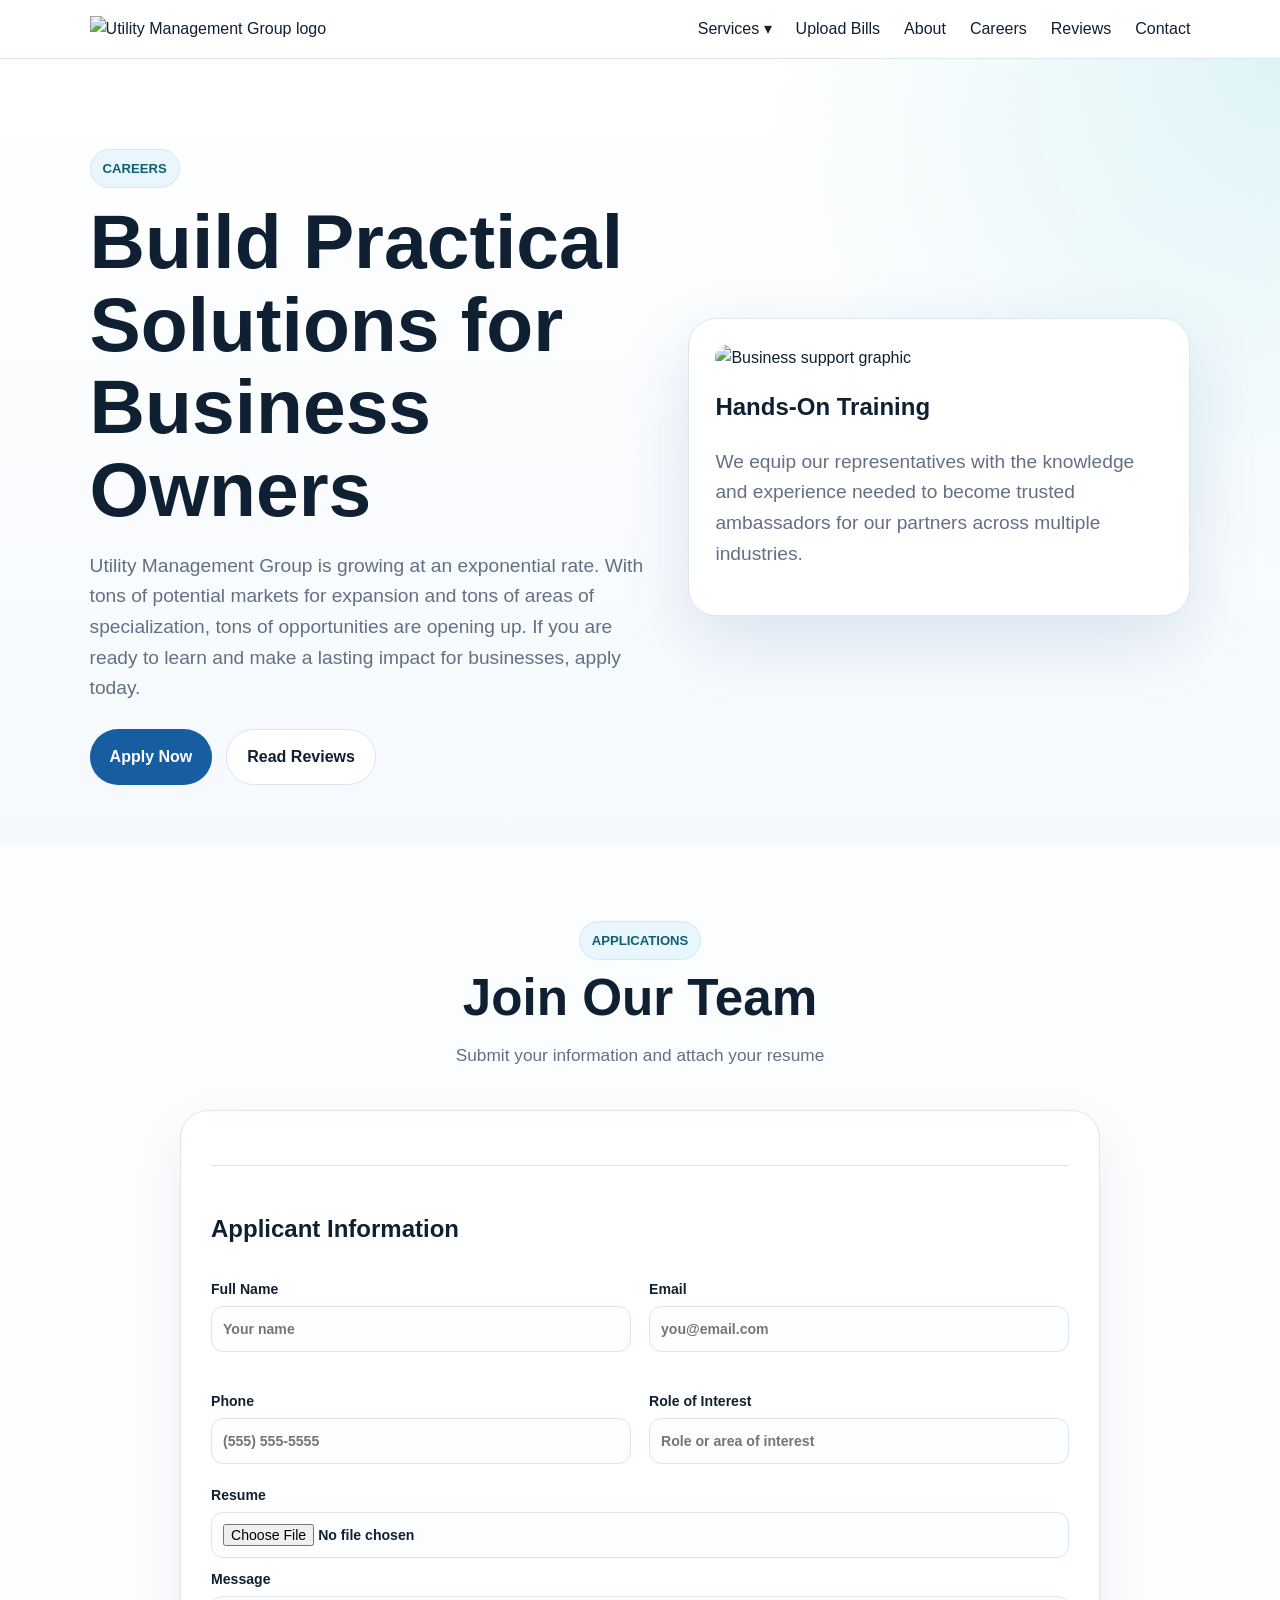
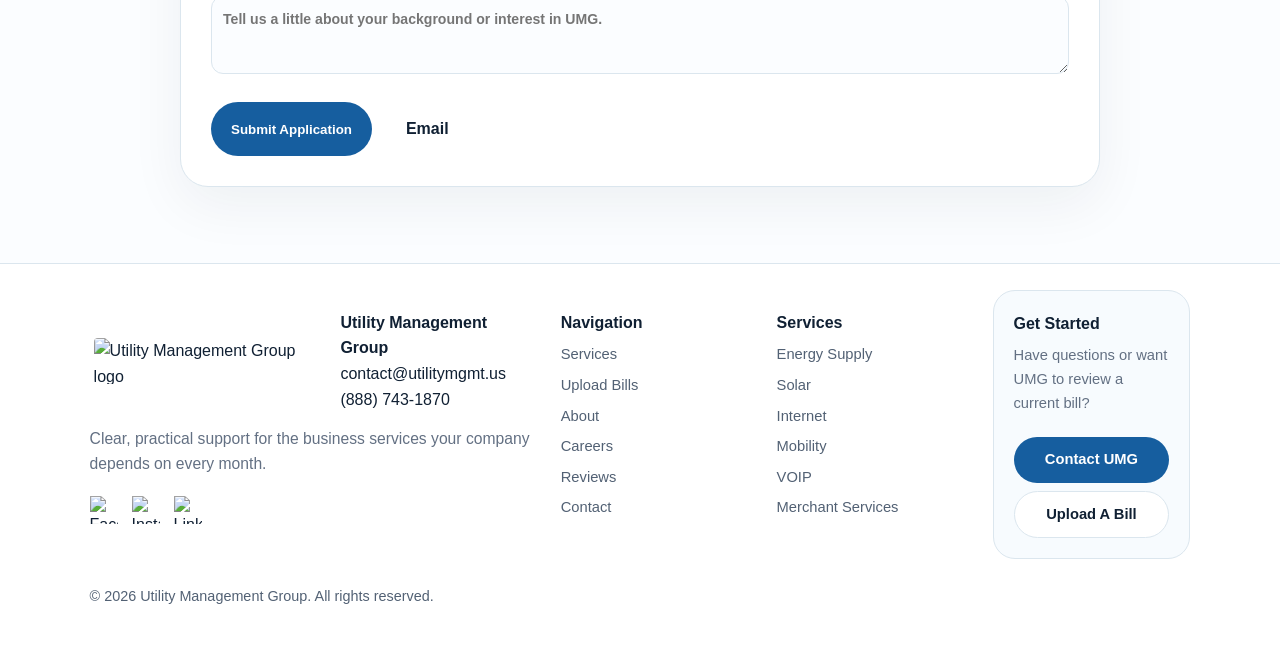
==== careers.html @ b88fbebb "Add files via upload" ====
<!DOCTYPE html>

<html lang="en"><head><meta charset="utf-8"/><meta content="width=device-width, initial-scale=1" name="viewport"/><title>Careers | Utility Management Group</title><link href="styles.css" rel="stylesheet"/></head><body><div aria-hidden="true" class="page-loader"><div class="loader-wheel"></div></div><script>document.addEventListener('DOMContentLoaded',function(){document.body.classList.add('page-ready');document.querySelectorAll('a[href]').forEach(function(a){var href=a.getAttribute('href');if(!href||href.startsWith('#')||href.startsWith('mailto:')||href.startsWith('tel:')||a.target==='_blank')return;a.addEventListener('click',function(e){if(e.metaKey||e.ctrlKey||e.shiftKey||e.altKey)return;document.body.classList.remove('page-ready');document.body.classList.add('page-leaving');});});});</script><header class="nav"><a class="brand" href="index.html"><img alt="Utility Management Group logo" src="assets/umg-logo.png"/></a><button aria-controls="mainNav" aria-expanded="false" aria-label="Open Menu" class="menu-toggle" type="button">☰</button><nav class="nav-links" id="mainNav"><div class="dropdown"><button class="dropbtn" type="button">Services ▾</button><div class="dropdown-menu"><a href="energy.html">Energy Supply</a><a href="solar.html">Solar</a><a href="internet.html">Internet</a><a href="mobility.html">Mobility</a><a href="voip.html">VOIP</a><a href="merchant-services.html">Merchant Services</a></div></div><a href="upload-bills.html">Upload Bills</a><a href="index.html#about">About</a><a href="careers.html">Careers</a><a href="reviews.html">Reviews</a><a href="contact.html">Contact</a></nav></header><main><section class="hero"><div class="hero-grid"><div><span class="pill">CAREERS</span><h1>Build Practical Solutions for Business Owners</h1><p>Utility Management Group is growing at an exponential rate.  With tons of potential markets for expansion and tons of areas of specialization, tons of opportunities are opening up. If you are ready to learn and make a lasting impact for businesses, apply today.</p><div class="btn-row"><a class="btn" href="#application">Apply Now</a><a class="btn secondary" href="reviews.html">Read Reviews</a></div></div><div class="hero-card"><img alt="Business support graphic" src="assets/careers.png"/><h2 style="margin-top:18px">Hands-On Training</h2><p style="color:var(--muted)">We equip our representatives with the knowledge and experience needed to become trusted ambassadors for our partners across multiple industries.</p></div></div></section><section id="application"><div class="section-heading"><span class="pill">APPLICATIONS</span><h2>Join Our Team</h2><p>Submit your information and attach your resume</p></div><form action="https://formspree.io/f/mnjrgpdn" class="form-shell" enctype="multipart/form-data" method="POST"><input type="hidden" name="_redirect" value="thank-you.html"/><div class="form-section"><h2>Applicant Information</h2><div class="split form-two-col"><label>Full Name<input name="name" placeholder="Your name" type="text"/></label><label>Email<input name="email" placeholder="you@email.com" type="email"/></label><label>Phone<input name="phone" placeholder="(555) 555-5555" type="tel"/></label><label>Role of Interest<input name="position" placeholder="Role or area of interest" type="text"/></label></div><label>Resume<input accept=".pdf,.doc,.docx" name="resume" type="file"/></label><label>Message<textarea name="message" placeholder="Tell us a little about your background or interest in UMG."></textarea></label></div><div class="form-actions"><button class="btn" type="submit">Submit Application</button><a class="btn secondary" href="mailto:contact@utilitymgmt.us">Email</a></div></form></section></main><footer class="site-footer footer-modern" id="contact">
  <div class="footer-modern-inner">
    <div class="footer-brand-panel">
      <div class="footer-top footer-top-modern">
        <img alt="Utility Management Group logo" class="footer-logo" src="assets/umg-logo.png"/>
        <div>
          <strong>Utility Management Group</strong><br/>
          <a href="mailto:contact@utilitymgmt.us">contact@utilitymgmt.us</a><br/><a href="tel:18887431870">(888) 743-1870</a>
        </div>
      </div>
      <p class="footer-tagline">Clear, practical support for the business services your company depends on every month.</p>
      <div class="footer-socials-modern"><a href="https://www.facebook.com/profile.php?id=100092838354557" target="_blank" rel="noopener"><img alt="Facebook" src="assets/facebook.svg"/></a><a href="https://www.instagram.com/utilitymanagement/" target="_blank" rel="noopener"><img alt="Instagram" src="assets/instagram.svg"/></a><a href="https://www.linkedin.com/company/utility-management-group-energy/" target="_blank" rel="noopener"><img alt="LinkedIn" src="assets/linkedin.svg"/></a></div>
    </div>
    <div class="footer-grid footer-grid-modern">
      <div>
        <h4>Navigation</h4>
        <a href="index.html#services">Services</a>
        <a href="upload-bills.html">Upload Bills</a>
        <a href="index.html#about">About</a>
        <a href="careers.html">Careers</a>
        <a href="reviews.html">Reviews</a>
        <a href="contact.html">Contact</a>
      </div>
      <div>
        <h4>Services</h4>
        <a href="energy.html">Energy Supply</a>
        <a href="solar.html">Solar</a>
        <a href="internet.html">Internet</a>
        <a href="mobility.html">Mobility</a>
        <a href="voip.html">VOIP</a>
        <a href="merchant-services.html">Merchant Services</a>
      </div>
      <div class="footer-contact-card">
        <h4>Get Started</h4>
        <p>Have questions or want UMG to review a current bill?</p>
        <a class="footer-cta" href="contact.html">Contact UMG</a>
        <a class="footer-cta secondary" href="upload-bills.html">Upload A Bill</a>
      </div>
    </div>
  </div>
  <p class="copyright footer-copyright-modern">© 2026 Utility Management Group. All rights reserved.</p>
</footer><script>document.addEventListener('DOMContentLoaded',function(){var b=document.querySelector('.menu-toggle');var n=document.querySelector('.nav-links');if(!b||!n)return;b.addEventListener('click',function(){var open=n.classList.toggle('is-open');b.setAttribute('aria-expanded',open?'true':'false');b.textContent=open?'×':'☰';});n.querySelectorAll('a').forEach(function(a){a.addEventListener('click',function(){n.classList.remove('is-open');b.setAttribute('aria-expanded','false');b.textContent='☰';});});});</script></body></html>
---- styles.css ----
:root{--ink:#102033;--muted:#637083;--blue:#165e9f;--teal:#0f8a9a;--soft:#eef6fb;--line:#dbe6ee;--card:#fff}*{box-sizing:border-box}html{scroll-behavior:smooth}body{margin:0;font-family:Inter,Segoe UI,Arial,sans-serif;color:var(--ink);line-height:1.6;background:#fbfdff}a{text-decoration:none;color:var(--blue)}.nav{position:sticky;top:0;z-index:99;background:rgba(255,255,255,.92);backdrop-filter:blur(12px);border-bottom:1px solid var(--line);display:flex;justify-content:space-between;align-items:center;padding:16px 7%}.brand img{height:48px;background:#fff}.nav nav{display:flex;gap:24px;flex-wrap:wrap;align-items:center}.nav a,.dropbtn{font-weight:750;color:var(--ink);font:inherit}.dropdown{position:relative}.dropbtn{background:transparent;border:0;padding:0;cursor:pointer}.dropdown-menu{position:absolute;top:100%;left:0;min-width:230px;background:#fff;border:1px solid var(--line);border-radius:16px;box-shadow:0 18px 45px rgba(16,32,51,.12);padding:10px;margin-top:12px;display:none}.dropdown:hover .dropdown-menu,.dropdown:focus-within .dropdown-menu{display:block}.dropdown-menu a{display:block;padding:10px 12px;border-radius:10px;white-space:nowrap}.dropdown-menu a:hover{background:var(--soft)}.hero{padding:90px 7% 60px;background:radial-gradient(circle at top right,#dff4f6,transparent 34%),linear-gradient(180deg,#fff,#f5f9fd)}.hero-grid{display:grid;grid-template-columns:1.05fr .95fr;gap:44px;align-items:center;max-width:1180px;margin:auto}.hero h1{font-size:clamp(2.7rem,6vw,5.2rem);line-height:.98;margin:12px 0}.hero p{font-size:1.2rem;color:var(--muted);max-width:660px}.hero-card{background:#fff;border:1px solid var(--line);border-radius:28px;padding:26px;box-shadow:0 24px 70px rgba(22,94,159,.14)}.hero-card img{width:100%;display:block;border-radius:20px;background:#fff}.pill{display:inline-block;background:#e9f6fb;color:#0f5f73;border:1px solid #ccecf3;border-radius:999px;padding:8px 12px;font-weight:800;font-size:.82rem}.btn-row{display:flex;gap:14px;flex-wrap:wrap;margin-top:25px}.btn{display:inline-flex;align-items:center;justify-content:center;padding:14px 20px;border-radius:999px;background:var(--blue);color:white;font-weight:850}.btn.secondary{background:white;color:var(--ink);border:1px solid var(--line)}section{padding:76px 7%}.section-heading{max-width:780px;margin:0 auto 40px;text-align:center}.section-heading h1,.section-heading h2{font-size:clamp(2rem,4vw,3.4rem);line-height:1.08;margin:10px 0}.section-heading p{color:var(--muted);font-size:1.08rem}.service-grid{display:grid;grid-template-columns:repeat(5,1fr);gap:18px;max-width:1180px;margin:auto}.service-card{background:white;border:1px solid var(--line);border-radius:24px;padding:24px;min-height:240px;box-shadow:0 18px 55px rgba(16,32,51,.06)}.service-card .icon{width:44px;height:44px;border-radius:14px;background:var(--soft);display:grid;place-items:center;font-size:1.35rem;margin-bottom:22px}.service-card h3{margin:0 0 10px}.split{display:grid;grid-template-columns:.9fr 1.1fr;gap:40px;max-width:1120px;margin:auto;align-items:center}.panel{background:white;border:1px solid var(--line);border-radius:28px;padding:30px;box-shadow:0 18px 55px rgba(16,32,51,.06)}.proof{background:#f4f9fc}.stats{display:grid;grid-template-columns:repeat(3,1fr);gap:16px}.stat{background:white;border:1px solid var(--line);border-radius:20px;padding:22px;text-align:center}.stat strong{font-size:2rem;color:var(--blue)}.white-image{background:#fff;border:1px solid var(--line);border-radius:24px}.white-image img{width:100%;display:block;background:#fff;border-radius:16px}.supplier-strip{display:grid;grid-template-columns:repeat(auto-fit,minmax(150px,1fr));gap:16px}.supplier-strip div{height:96px;background:#fff;border:1px solid var(--line);border-radius:18px;display:grid;place-items:center;padding:16px}.supplier-strip img{max-width:100%;max-height:64px}.upload-section{background:linear-gradient(180deg,#fff,#eef6fb)}.upload-grid{display:grid;grid-template-columns:repeat(5,1fr);gap:18px}.upload-card{background:#fff;border:1px solid var(--line);border-radius:22px;padding:20px;box-shadow:0 18px 55px rgba(16,32,51,.06)}label{display:block;font-weight:750;font-size:.88rem;margin:10px 0;color:var(--ink)}input,textarea{width:100%;border:1px solid var(--line);border-radius:12px;padding:11px;margin-top:5px;background:#fbfdff;font:inherit}textarea{min-height:78px}button{width:100%;border:0;border-radius:999px;padding:12px;background:var(--blue);color:#fff;font-weight:850}.site-footer{padding:46px 7%;background:#fff;color:var(--ink);border-top:1px solid var(--line)}.site-footer a{color:var(--blue)}.footer-top{display:flex;gap:18px;align-items:center;margin-bottom:28px}.footer-logo{height:54px;background:#fff;border-radius:8px;padding:4px}.footer-grid{display:grid;grid-template-columns:repeat(4,1fr);gap:22px}.footer-grid a{display:block;color:var(--muted);margin:7px 0;font-size:.9rem}.footer-grid h4{color:var(--ink);margin-bottom:8px}.socials{display:flex;gap:12px;margin-top:25px}.socials img{width:26px;height:26px}.copyright{color:var(--muted);font-size:.9rem}@media(max-width:1000px){.hero-grid,.split{grid-template-columns:1fr}.service-grid,.upload-grid{grid-template-columns:1fr 1fr}.supplier-strip,.footer-grid,.stats{grid-template-columns:1fr 1fr}}@media(max-width:620px){.nav{position:relative;display:block}.nav nav{margin-top:10px;gap:12px}.dropdown-menu{position:static;box-shadow:none;margin-top:8px;width:100%}.hero{padding:64px 5%}.service-grid,.upload-grid,.supplier-strip,.footer-grid,.stats{grid-template-columns:1fr}section{padding:58px 5%}.footer-top{display:block}}


/* Updated upload bill experience */
.form-shell{max-width:920px;margin:0 auto;background:#fff;border:1px solid var(--line);border-radius:28px;padding:30px;box-shadow:0 18px 55px rgba(16,32,51,.06)}
.form-section{border-top:1px solid var(--line);margin-top:24px;padding-top:24px}.form-section:first-child{border-top:0;margin-top:0;padding-top:0}
.checkbox-grid{display:grid;grid-template-columns:repeat(auto-fit,minmax(180px,1fr));gap:12px;margin:16px 0}.check-tile{display:flex;align-items:center;gap:10px;border:1px solid var(--line);border-radius:16px;padding:13px;background:#fbfdff;font-weight:750}.check-tile input{width:auto;margin:0}.file-drop{border:1px dashed #a9c7db;border-radius:20px;background:#f7fbfe;padding:18px;margin-top:12px}.service-needs{display:none;margin-top:16px;padding:16px;border:1px solid var(--line);border-radius:18px;background:#fbfdff}.service-needs.active{display:block}.form-note{color:var(--muted);font-size:.96rem}.form-actions{display:flex;gap:14px;flex-wrap:wrap;margin-top:22px}.form-actions .btn{border:0;cursor:pointer;width:auto}.logo-cloud{display:grid;grid-template-columns:repeat(auto-fit,minmax(140px,1fr));gap:16px;margin-top:22px}.logo-cloud div{height:92px;background:#fff;border:1px solid var(--line);border-radius:18px;display:grid;place-items:center;padding:16px}.logo-cloud img{max-width:100%;max-height:58px;object-fit:contain}.feature-list{padding-left:20px;color:var(--muted)}.feature-list li{margin-bottom:10px}
@media(max-width:620px){.form-shell{padding:20px}.form-actions .btn{width:100%}}


/* Targeted additions: page loader, professional icons, updated service pages */
.page-loader{position:fixed;inset:0;background:rgba(251,253,255,.94);display:grid;place-items:center;z-index:9999;opacity:1;visibility:visible;transition:opacity .28s ease,visibility .28s ease}.page-ready .page-loader{opacity:0;visibility:hidden}.page-leaving .page-loader{opacity:1;visibility:visible}.loader-wheel{width:54px;height:54px;border-radius:50%;border:5px solid #dbe6ee;border-top-color:var(--blue);animation:spin .8s linear infinite}@keyframes spin{to{transform:rotate(360deg)}}
.service-grid.six-services{grid-template-columns:repeat(3,1fr)}.service-icon-img{width:48px;height:48px;border-radius:14px;margin-bottom:18px;display:block}.hero-graphic{width:min(220px,65%);margin:0 auto 18px;display:block;background:#fff;border-radius:24px}.form-two-col{grid-template-columns:1fr 1fr!important;gap:18px}.provider-logos img{object-fit:contain}.voip-logos img{max-height:46px}.voip-logos .zoom-logo{max-height:38px;max-width:135px}.reviews-grid{grid-template-columns:repeat(3,1fr)}
.nav nav{align-items:center}.site-footer{background:rgba(255,255,255,.92)}.site-footer a{color:var(--ink)}.footer-grid a,.copyright{color:#526174}.footer-grid h4{color:var(--ink)}
@media(max-width:1000px){.service-grid.six-services,.reviews-grid{grid-template-columns:1fr 1fr}.form-two-col{grid-template-columns:1fr!important}}
@media(max-width:620px){.service-grid.six-services,.reviews-grid{grid-template-columns:1fr}.nav nav{display:flex;flex-direction:column;align-items:flex-start}.hero-graphic{width:160px}}


/* Targeted update: mobile navigation, spacing, icons, and footer cleanup */
.hero h1{line-height:1.08;}
.service-icon-img,.hero-graphic{object-fit:cover;object-position:center;background:#fff;}
.service-icon-img{width:64px;height:64px;border-radius:18px;padding:0;margin-bottom:18px;box-shadow:0 10px 26px rgba(16,32,51,.08);}
.hero-card .hero-graphic{max-height:280px;}
.tile-grid{display:grid;grid-template-columns:repeat(3,1fr);gap:16px;max-width:980px;margin:0 auto;}
.mini-tile{background:#fff;border:1px solid var(--line);border-radius:20px;padding:24px;text-align:center;font-weight:850;box-shadow:0 18px 55px rgba(16,32,51,.06);}
.footer-grid-simple{grid-template-columns:minmax(220px,420px);}
.provider-logos img[alt="T-Mobile"]{max-height:54px;}
.provider-logos img[alt="AT&T"]{max-height:72px;}
.voip-logos img{max-height:100px;}
.voip-logos .zoom-logo{max-height:50px;}
.menu-toggle{display:none;background:transparent;color:var(--ink);border:1px solid var(--line);border-radius:12px;width:auto;padding:8px 12px;font-size:1.4rem;line-height:1;cursor:pointer;}
@media(max-width:760px){
  .nav{display:flex;align-items:center;justify-content:space-between;position:sticky;}
  .menu-toggle{display:inline-flex;align-items:center;justify-content:center;}
  .nav .nav-links{display:none;position:absolute;top:100%;left:0;right:0;background:#fff;border-bottom:1px solid var(--line);padding:16px 7%;box-shadow:0 18px 40px rgba(16,32,51,.10);}
  .nav .nav-links.is-open{display:flex;flex-direction:column;align-items:flex-start;gap:14px;}
  .dropdown{width:100%;}
  .dropdown-menu{position:static;display:block;box-shadow:none;border:1px solid var(--line);margin-top:10px;width:100%;}
  .tile-grid{grid-template-columns:1fr;}
}


/* Updated UMG service iconography */
.service-card .service-icon-img{
  width:72px;
  height:72px;
  object-fit:contain;
  object-position:center;
  border-radius:0;
  background:transparent;
  box-shadow:none;
  margin-bottom:18px;
}
.hero-card .hero-graphic{
  width:min(240px,58%);
  max-height:240px;
  object-fit:contain;
  object-position:center;
  margin:0 auto 20px;
  border-radius:0;
  background:transparent;
  box-shadow:none;
}
@media(max-width:620px){
  .hero-card .hero-graphic{width:min(190px,62%);max-height:190px;}
  .service-card .service-icon-img{width:64px;height:64px;}
}


/* Requested image updates */
.hero-card .energy-hero-graphic{width:min(480px,100%);max-height:480px;}
@media(max-width:620px){.hero-card .energy-hero-graphic{width:min(360px,100%);max-height:360px;}}


/* Requested footer refresh and image-size adjustments */
.footer-modern{background:rgba(255,255,255,.94);border-top:1px solid var(--line);}
.footer-modern-inner{display:grid;grid-template-columns:minmax(300px,.95fr) minmax(500px,1.35fr);gap:28px;align-items:start;max-width:1180px;margin:0 auto;}
.footer-brand-panel{max-width:440px;}
.footer-top-modern{margin-bottom:14px;}
.footer-tagline{color:var(--muted);margin:0 0 20px;font-size:.98rem;}
.footer-grid-modern{grid-template-columns:repeat(3,minmax(150px,1fr));gap:18px;}
.footer-grid-modern h4{margin-top:0;}
.footer-grid-modern a{font-size:.92rem;}
.footer-contact-card{background:#f7fbfe;border:1px solid var(--line);border-radius:22px;padding:20px;margin-top:-20px;}
.footer-contact-card p{color:var(--muted);margin:0 0 14px;font-size:.92rem;}
.footer-cta{display:inline-flex!important;align-items:center;justify-content:center;width:100%;padding:11px 14px;border-radius:999px;background:var(--blue);color:#fff!important;font-weight:850;margin:8px 0 0!important;}
.footer-cta.secondary{background:#fff;color:var(--ink)!important;border:1px solid var(--line);}
.footer-socials-modern{display:flex;gap:14px;margin-top:18px;}
.footer-socials-modern img{width:28px;height:28px;display:block;}
.footer-copyright-modern{max-width:1180px;margin:26px auto 0;}
.hero-card .hero-graphic-large{width:min(420px,100%);max-height:420px;}
.hero-card .hero-graphic-xl{width:min(480px,100%);max-height:480px;}
.hero-card .hero-graphic-xxl{width:min(720px,100%);max-height:720px;}
.white-image .payroc-logo-smaller{width:80%;margin:0 auto;}
.hero-card .home-business-help{width:140%;max-width:none;margin-left:-20%;}
@media(max-width:1000px){.footer-modern-inner{grid-template-columns:1fr;gap:28px}.footer-grid-modern{grid-template-columns:repeat(3,1fr)}}
@media(max-width:620px){.footer-grid-modern{grid-template-columns:1fr}.hero-card .hero-graphic-large{width:min(330px,100%);max-height:330px}.hero-card .hero-graphic-xl{width:min(360px,100%);max-height:360px}.hero-card .hero-graphic-xxl{width:min(420px,100%);max-height:420px}.hero-card .home-business-help{width:100%;max-width:100%;margin-left:0}}


/* Follow-up footer alignment and image-size adjustments */
.footer-contact-card{margin-top:-20px;}
.hero-card .hero-graphic-solar-adjusted{width:min(408px,100%);max-height:408px;}
.hero-card .hero-graphic-internet-adjusted{width:min(612px,100%);max-height:425px;}
.hero-card .hero-graphic-merchant-adjusted{width:min(446px,100%);max-height:446px;}
@media(max-width:620px){
  .footer-contact-card{margin-top:0;}
  .hero-card .hero-graphic-solar-adjusted{width:min(306px,100%);max-height:306px;}
  .hero-card .hero-graphic-internet-adjusted{width:min(357px,100%);max-height:357px;}
  .hero-card .hero-graphic-merchant-adjusted{width:min(335px,100%);max-height:335px;}
}

/* Provider logo centering fix */
.provider-logos div{
    display:flex;
    align-items:center;
    justify-content:center;
}

.provider-logos img{
    display:block;
    object-fit:contain;
    vertical-align:middle;
}
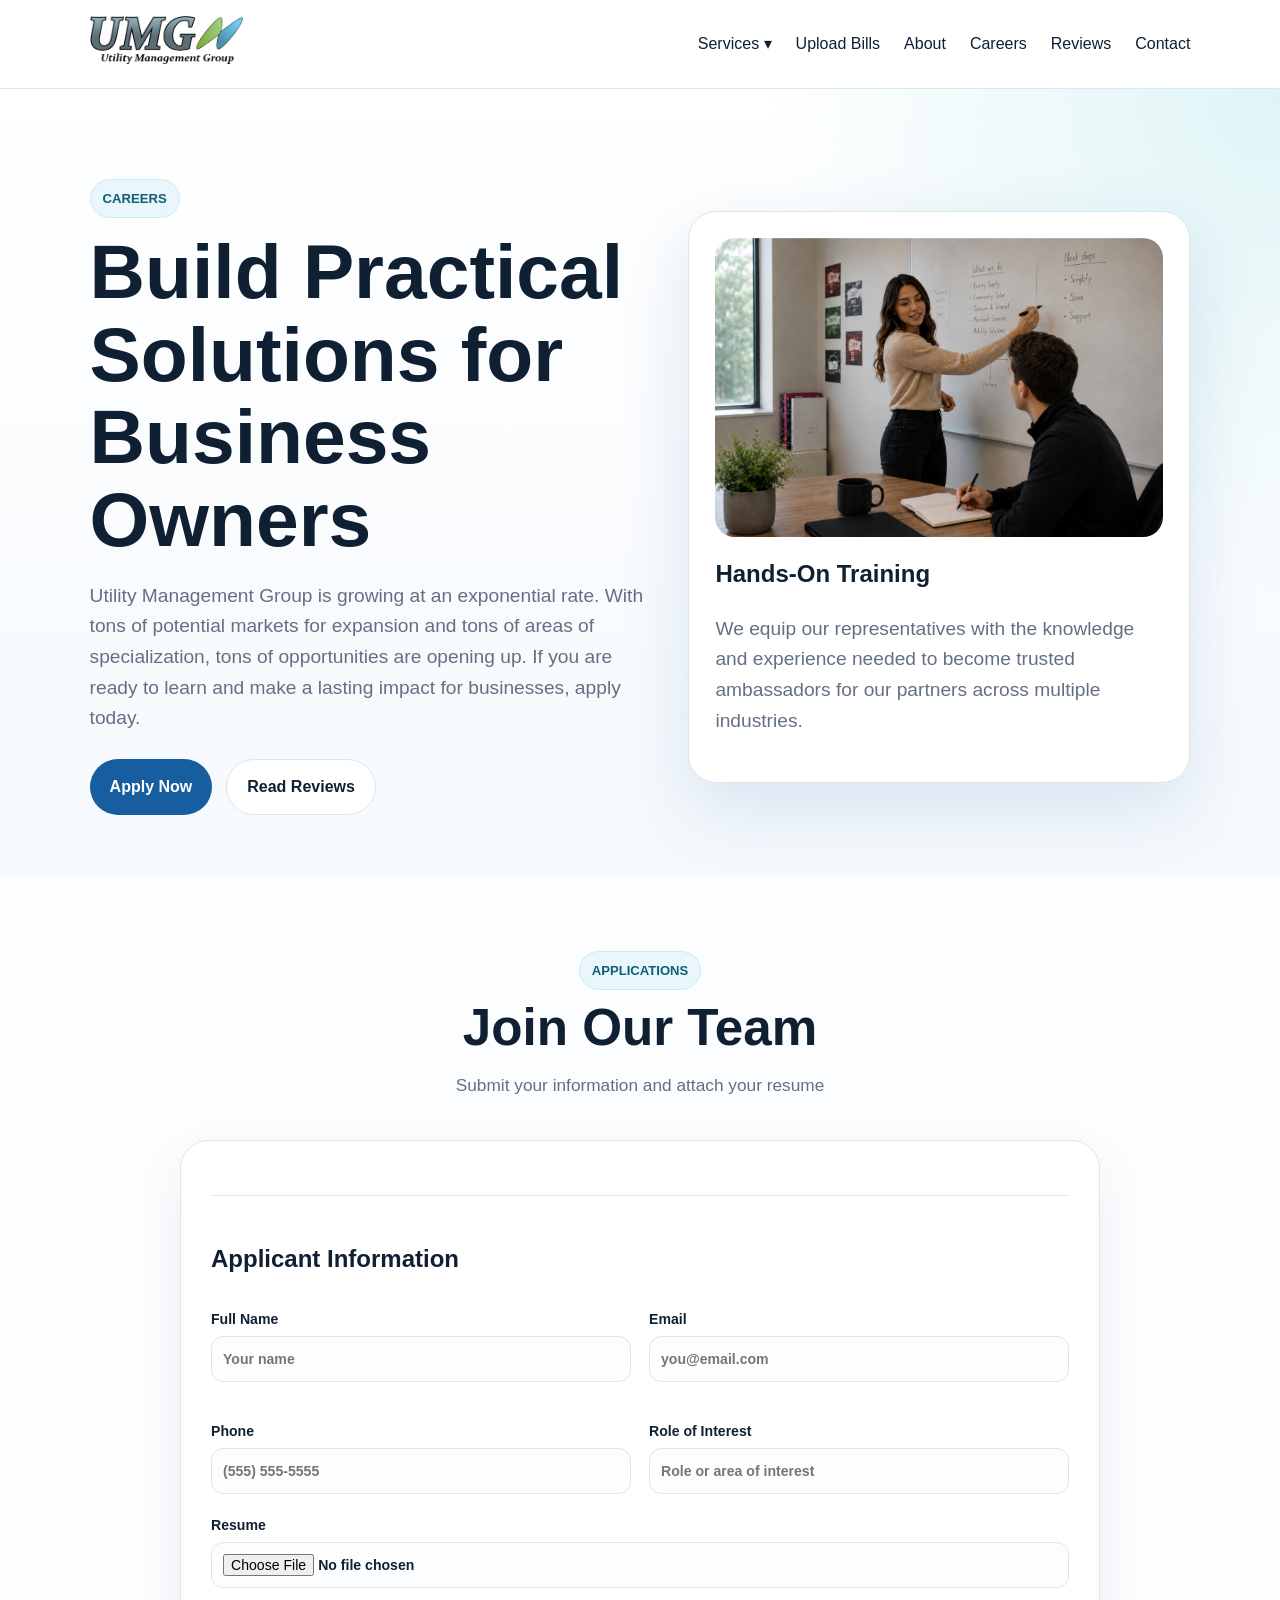
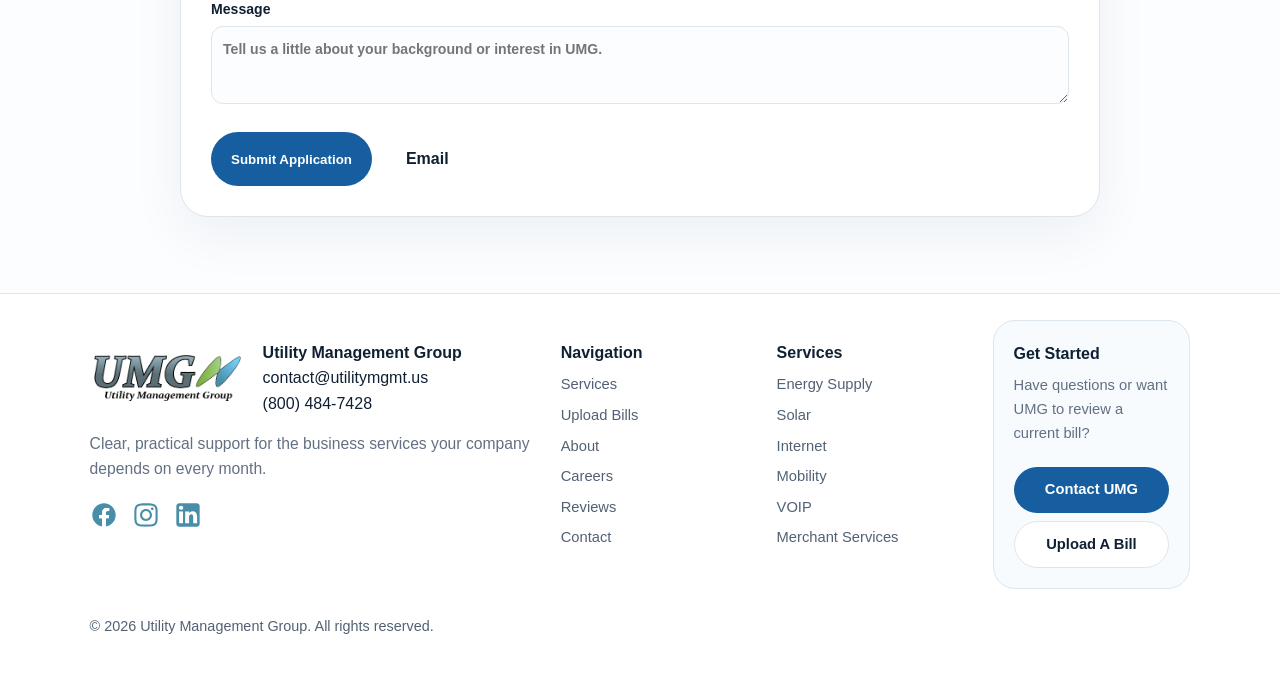
==== commit 7c2e9d3c: "Update careers.html" ====
--- a/careers.html
+++ b/careers.html
@@ -7,7 +7,7 @@
         <img alt="Utility Management Group logo" class="footer-logo" src="assets/umg-logo.png"/>
         <div>
           <strong>Utility Management Group</strong><br/>
-          <a href="mailto:contact@utilitymgmt.us">contact@utilitymgmt.us</a><br/><a href="tel:18887431870">(888) 743-1870</a>
+          <a href="mailto:contact@utilitymgmt.us">contact@utilitymgmt.us</a><br/><a href="tel:18004847428">(800) 484-7428</a>
         </div>
       </div>
       <p class="footer-tagline">Clear, practical support for the business services your company depends on every month.</p>
@@ -41,4 +41,4 @@
     </div>
   </div>
   <p class="copyright footer-copyright-modern">© 2026 Utility Management Group. All rights reserved.</p>
-</footer><script>document.addEventListener('DOMContentLoaded',function(){var b=document.querySelector('.menu-toggle');var n=document.querySelector('.nav-links');if(!b||!n)return;b.addEventListener('click',function(){var open=n.classList.toggle('is-open');b.setAttribute('aria-expanded',open?'true':'false');b.textContent=open?'×':'☰';});n.querySelectorAll('a').forEach(function(a){a.addEventListener('click',function(){n.classList.remove('is-open');b.setAttribute('aria-expanded','false');b.textContent='☰';});});});</script></body></html>+</footer><script>document.addEventListener('DOMContentLoaded',function(){var b=document.querySelector('.menu-toggle');var n=document.querySelector('.nav-links');if(!b||!n)return;b.addEventListener('click',function(){var open=n.classList.toggle('is-open');b.setAttribute('aria-expanded',open?'true':'false');b.textContent=open?'×':'☰';});n.querySelectorAll('a').forEach(function(a){a.addEventListener('click',function(){n.classList.remove('is-open');b.setAttribute('aria-expanded','false');b.textContent='☰';});});});</script></body></html>
